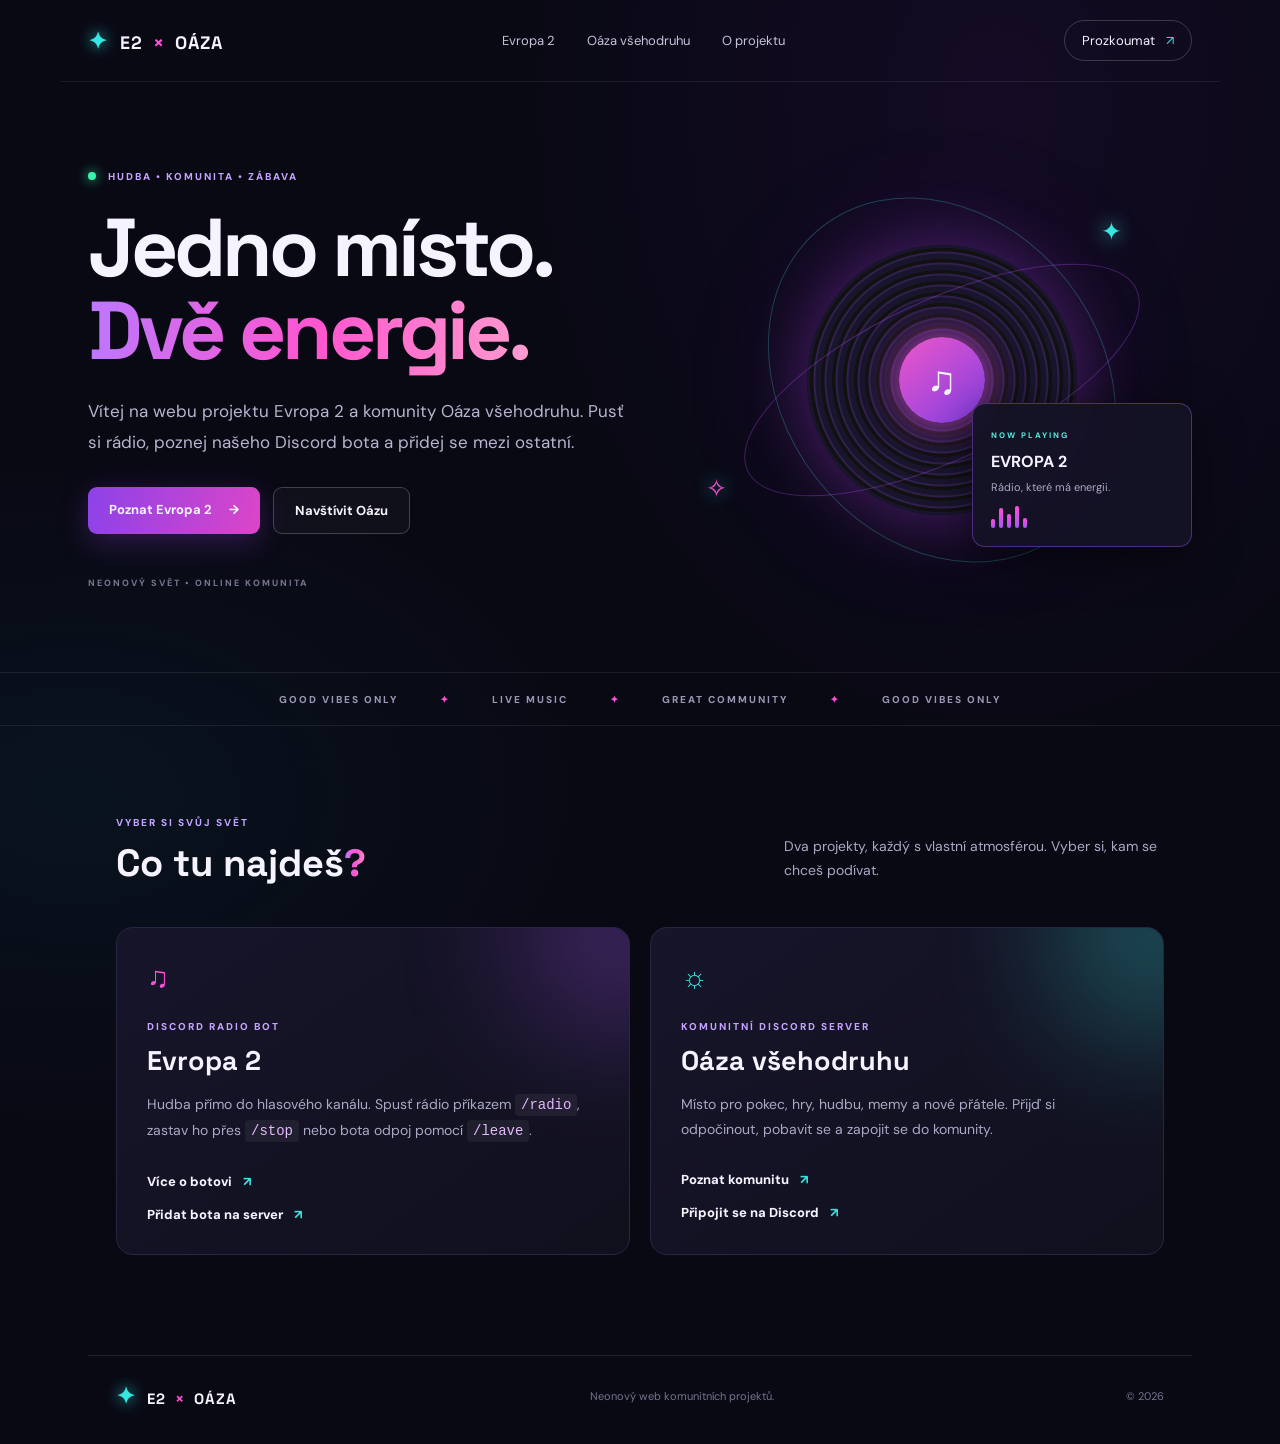
==== index.html @ 21a73f98 "Add files via upload" ====
<!doctype html>
<html lang="cs">
<head>
  <meta charset="utf-8"><meta name="viewport" content="width=device-width,initial-scale=1">
  <meta name="theme-color" content="#090914">
  <meta name="description" content="Evropa 2 Discord bot a komunitní server Oáza všehodruhu. Hudba, komunita a zábava na jednom místě.">
  <title>Evropa 2 × Oáza všehodruhu</title><link rel="stylesheet" href="style.css">
</head>
<body>
<header class="topbar"><a class="brand" href="index.html"><span class="brand-mark">✦</span> E2 <i>×</i> OÁZA</a>
<nav><a href="evropa2.html">Evropa 2</a><a href="oaza.html">Oáza všehodruhu</a><a href="#about">O projektu</a></nav>
<a class="nav-cta" href="evropa2.html">Prozkoumat <span>↗</span></a></header>
<main>
<section class="hero">
  <div class="hero-copy"><div class="eyebrow"><span class="pulse"></span> HUDBA • KOMUNITA • ZÁBAVA</div>
    <h1>Jedno místo.<br><span class="gradient">Dvě energie.</span></h1>
    <p class="lead">Vítej na webu projektu Evropa 2 a komunity Oáza všehodruhu. Pusť si rádio, poznej našeho Discord bota a přidej se mezi ostatní.</p>
    <div class="actions"><a class="btn primary" href="evropa2.html">Poznat Evropa 2 <span>→</span></a><a class="btn secondary" href="oaza.html">Navštívit Oázu</a></div>
    <div class="micro">NEONOVÝ SVĚT • ONLINE KOMUNITA</div>
  </div>
  <div class="hero-art"><div class="orbit orbit-a"></div><div class="orbit orbit-b"></div><div class="disc"><div class="disc-inner"><span>♫</span></div></div><div class="float-card"><span class="tiny-label">NOW PLAYING</span><strong>EVROPA 2</strong><small>Rádio, které má energii.</small><span class="equalizer"><b></b><b></b><b></b><b></b><b></b></span></div><div class="spark s1">✦</div><div class="spark s2">✧</div></div>
</section>
<section class="ticker"><span>GOOD VIBES ONLY</span><b>✦</b><span>LIVE MUSIC</span><b>✦</b><span>GREAT COMMUNITY</span><b>✦</b><span>GOOD VIBES ONLY</span></section>
<section class="intro" id="about"><div><div class="eyebrow">VYBER SI SVŮJ SVĚT</div><h2>Co tu najdeš<span class="gradient">?</span></h2></div><p class="muted">Dva projekty, každý s vlastní atmosférou. Vyber si, kam se chceš podívat.</p></section>
<section class="cards">
  <article class="feature-card purple"><div class="card-icon">♫</div><div class="card-tag">DISCORD RADIO BOT</div><h3>Evropa 2</h3><p>Hudba přímo do hlasového kanálu. Spusť rádio příkazem <code>/radio</code>, zastav ho přes <code>/stop</code> nebo bota odpoj pomocí <code>/leave</code>.</p><a class="text-link" href="evropa2.html">Více o botovi <span>↗</span></a><br><a class="text-link" href="https://discord.com/oauth2/authorize?client_id=976862282510385172&permissions=281752005352960&integration_type=0&scope=bot" target="_blank" rel="noopener noreferrer">Přidat bota na server <span>↗</span></a></article>
  <article class="feature-card cyan"><div class="card-icon">☼</div><div class="card-tag">KOMUNITNÍ DISCORD SERVER</div><h3>Oáza všehodruhu</h3><p>Místo pro pokec, hry, hudbu, memy a nové přátele. Přijď si odpočinout, pobavit se a zapojit se do komunity.</p><a class="text-link" href="oaza.html">Poznat komunitu <span>↗</span></a><br><a class="text-link" href="https://discord.gg/Ke7m2S7GGC" target="_blank" rel="noopener noreferrer">Připojit se na Discord <span>↗</span></a></article>
</section>
<footer><a class="brand" href="index.html"><span class="brand-mark">✦</span> E2 <i>×</i> OÁZA</a><span>Neonový web komunitních projektů.</span><span>© <span id="year"></span></span></footer>
</main><script src="script.js"></script></body></html>
---- style.css ----
@import url('https://fonts.googleapis.com/css2?family=DM+Sans:wght@400;500;600;700;800&family=Space+Grotesk:wght@400;500;600;700&display=swap');
:root{--bg:#090914;--panel:#111122;--line:#282743;--text:#f5f3ff;--muted:#aaa8c4;--purple:#a855f7;--pink:#ff4fd8;--cyan:#36e6e0}
*{box-sizing:border-box}html{scroll-behavior:smooth}body{margin:0;background:radial-gradient(ellipse at 78% 7%,#28104455,transparent 34%),radial-gradient(ellipse at 6% 55%,#073f4a30,transparent 30%),var(--bg);color:var(--text);font-family:'DM Sans',sans-serif}a{color:inherit;text-decoration:none}.topbar{height:82px;max-width:1160px;margin:auto;padding:0 28px;display:flex;align-items:center;justify-content:space-between;border-bottom:1px solid #ffffff12}.brand{font-family:'Space Grotesk';font-weight:800;letter-spacing:1px;font-size:18px}.brand i{font-style:normal;color:var(--pink);padding:0 4px}.brand-mark{color:var(--cyan);text-shadow:0 0 15px var(--cyan);font-size:23px;margin-right:6px}.topbar nav{display:flex;gap:32px;color:#c6c2dc;font-size:13px}.topbar nav a:hover,.topbar nav .active{color:white}.nav-cta{font-size:13px;border:1px solid #ffffff30;padding:11px 17px;border-radius:30px}.nav-cta span,.text-link span{color:var(--cyan);padding-left:8px}.hero{max-width:1160px;margin:auto;min-height:590px;padding:80px 28px 75px;display:grid;grid-template-columns:1.05fr .95fr;align-items:center;gap:50px}.eyebrow,.card-tag,.micro,.tiny-label{font-size:10px;font-weight:800;letter-spacing:2px;color:#c5a3ff}.pulse{display:inline-block;width:8px;height:8px;border-radius:50%;background:#39f5ae;box-shadow:0 0 12px #39f5ae;margin-right:8px}.hero h1,.subhero h1{font:700 clamp(48px,7vw,82px)/1.02 'Space Grotesk';letter-spacing:-4px;margin:23px 0}.gradient{background:linear-gradient(95deg,#bb78ff 0%,#ff55cf 52%,#ff9cce 100%);color:transparent;background-clip:text}.gradient.aqua{background-image:linear-gradient(95deg,#44e9e2,#a2ffca)}.lead{font-size:17px;line-height:1.8;color:#b9b5d0;max-width:540px}.actions{display:flex;gap:13px;flex-wrap:wrap;margin-top:30px}.btn{padding:14px 21px;border-radius:9px;font-weight:700;font-size:13px;transition:.2s}.btn:hover{transform:translateY(-3px)}.primary{background:linear-gradient(100deg,#8d42e9,#db45c8);box-shadow:0 8px 30px #a33fe844}.primary span{padding-left:14px}.secondary{border:1px solid #ffffff35;background:#ffffff08}.micro{margin-top:43px;color:#77748f;font-size:9px}.hero-art{height:390px;position:relative;display:grid;place-items:center}.disc{width:270px;height:270px;border-radius:50%;background:repeating-radial-gradient(circle,#19152d 0 5px,#30204d 6px 7px,#111 8px 11px);box-shadow:0 0 65px #b342ed55,0 0 130px #7022aa33;display:grid;place-items:center;animation:spin 25s linear infinite}.disc-inner{width:86px;height:86px;border-radius:50%;background:linear-gradient(140deg,#ed56c9,#813fe5);display:grid;place-items:center;box-shadow:0 0 35px #d74edc}.disc-inner span{font-size:40px}.orbit{position:absolute;border:1px solid #b34bff55;border-radius:50%;transform:rotate(-25deg)}.orbit-a{width:430px;height:160px}.orbit-b{width:390px;height:320px;border-color:#3ce5df40;transform:rotate(52deg)}.float-card{position:absolute;right:0;bottom:28px;width:220px;padding:18px;background:#151326eF;border:1px solid #a65bff66;border-radius:13px;box-shadow:0 10px 45px #0008;backdrop-filter:blur(12px)}.float-card strong,.float-card small{display:block;margin-top:8px}.float-card small{font-size:11px;color:var(--muted)}.tiny-label{font-size:8px;color:#55e9d8}.equalizer{height:22px;display:flex;gap:4px;align-items:end;margin-top:12px}.equalizer b{width:4px;background:linear-gradient(var(--pink),var(--purple));border-radius:4px;animation:eq .8s ease-in-out infinite alternate}.equalizer b:nth-child(1){height:40%}.equalizer b:nth-child(2){height:90%;animation-delay:.2s}.equalizer b:nth-child(3){height:60%;animation-delay:.4s}.equalizer b:nth-child(4){height:100%;animation-delay:.1s}.equalizer b:nth-child(5){height:45%;animation-delay:.3s}.spark{position:absolute;color:var(--cyan);text-shadow:0 0 18px var(--cyan);font-size:25px}.s1{top:30px;right:70px}.s2{bottom:70px;left:15px;color:var(--pink)}@keyframes spin{to{transform:rotate(360deg)}}@keyframes eq{to{height:20%}}.ticker{height:54px;border-block:1px solid #ffffff15;display:flex;justify-content:center;align-items:center;gap:42px;color:#9a96b4;font-size:10px;font-weight:800;letter-spacing:2px}.ticker b{color:var(--pink)}.intro{max-width:1104px;margin:90px auto 25px;padding:0 28px;display:flex;justify-content:space-between;align-items:end;gap:30px}.intro h2,.callout h2{font:700 38px 'Space Grotesk';margin:10px 0}.muted{color:var(--muted);line-height:1.7}.intro .muted{max-width:380px;font-size:14px}.cards,.command-grid{max-width:1104px;margin:30px auto 100px;padding:0 28px;display:grid;grid-template-columns:1fr 1fr;gap:20px}.feature-card,.command,.now-card,.oasis-panel,.callout{border:1px solid var(--line);background:linear-gradient(145deg,#17152a,#10101d);border-radius:17px;padding:30px;position:relative;overflow:hidden}.feature-card:after{content:"";position:absolute;width:200px;height:200px;right:-90px;top:-90px;border-radius:50%;filter:blur(65px);opacity:.3}.purple:after{background:var(--purple)}.cyan:after{background:var(--cyan)}.card-icon{font-size:29px;color:var(--pink);margin-bottom:24px}.cyan .card-icon{color:var(--cyan)}.feature-card h3{font:700 27px 'Space Grotesk';margin:10px 0}.feature-card p,.command p{font-size:14px;line-height:1.8;color:var(--muted);max-width:440px}.feature-card code{color:#e5baff;background:#ffffff0e;padding:3px 6px;border-radius:4px}.text-link{display:inline-block;margin-top:15px;font-size:13px;font-weight:800}.subpage{max-width:1160px;margin:auto;padding:0 28px}.subhero{padding:90px 0 75px;max-width:760px}.subhero h1{font-size:clamp(50px,7vw,78px)}.now-card{display:flex;justify-content:space-between;align-items:center;min-height:220px;background:linear-gradient(110deg,#23143b,#12182b);border-color:#69458b}.now-card h2{font:700 30px 'Space Grotesk';margin:16px 0 0}.live{font-size:11px;color:#a7f4cf;margin-top:24px}.big-note{font-size:120px;color:#d86bff;text-shadow:0 0 45px #c24aff;transform:rotate(-12deg);padding:0 35px}.command-grid{padding:0;margin:30px 0 90px;grid-template-columns:repeat(3,1fr)}.command code{font-size:22px;color:#f4b0ff;font-weight:800}.command h3{font:700 19px 'Space Grotesk';margin:17px 0 8px}.command p{font-size:13px}.callout{margin:0 0 90px;display:flex;align-items:center;justify-content:space-between;background:linear-gradient(100deg,#1c1530,#10252d);border-color:#51436d}.callout h2{max-width:600px}.callout p{font-size:13px}.callout-icon{font-size:75px;color:var(--cyan);text-shadow:0 0 30px var(--cyan);padding:0 35px}.oasis .eyebrow{color:#76eee3}.oasis-panel{display:flex;align-items:center;gap:30px;min-height:210px;background:linear-gradient(110deg,#0e3438,#17172b);border-color:#286c6a}.oasis-symbol{font-size:75px;color:var(--cyan);text-shadow:0 0 35px #36e6e0}.oasis-panel h2{font:700 30px 'Space Grotesk';margin:10px 0}.stars{margin-left:auto;color:#6bf5e9;font-size:24px;letter-spacing:8px}.aqua-btn{background:linear-gradient(100deg,#149b9b,#5bcf9c);box-shadow:0 8px 30px #25d9bf33}.oasis .command .card-icon{color:var(--cyan)}footer{max-width:1104px;margin:auto;padding:25px 28px 35px;border-top:1px solid #ffffff17;display:flex;align-items:center;justify-content:space-between;color:#77748f;font-size:11px}footer .brand{color:var(--text);font-size:15px}footer>a:last-child{color:#c3b4e9}
@media(max-width:760px){.topbar{height:auto;min-height:72px;flex-wrap:wrap;gap:14px;padding:18px 20px}.topbar nav{order:3;width:100%;gap:18px;overflow:auto;font-size:12px}.nav-cta{font-size:11px}.hero{grid-template-columns:1fr;padding:65px 22px 45px;gap:5px}.hero h1,.subhero h1{letter-spacing:-2px}.hero-art{height:310px}.disc{width:205px;height:205px}.orbit-a{width:320px;height:125px}.orbit-b{width:300px;height:250px}.float-card{right:0;bottom:0}.ticker{gap:15px;font-size:8px;letter-spacing:1px;overflow:hidden;white-space:nowrap}.intro{margin:65px auto 20px;display:block;padding:0 22px}.intro h2{font-size:32px}.cards,.command-grid{grid-template-columns:1fr;padding:0 22px;margin-bottom:65px}.subpage{padding:0 22px}.subhero{padding:65px 0 55px}.now-card{min-height:190px;padding:22px}.big-note{font-size:70px;padding:0}.callout{padding:22px}.callout h2{font-size:28px}.callout-icon{font-size:48px;padding:0 5px}.oasis-panel{gap:15px;padding:22px}.oasis-symbol{font-size:50px}.oasis-panel h2{font-size:23px}.stars{display:none}footer{padding:24px 22px;gap:14px;flex-wrap:wrap}footer span:nth-child(2){order:3;width:100%}}
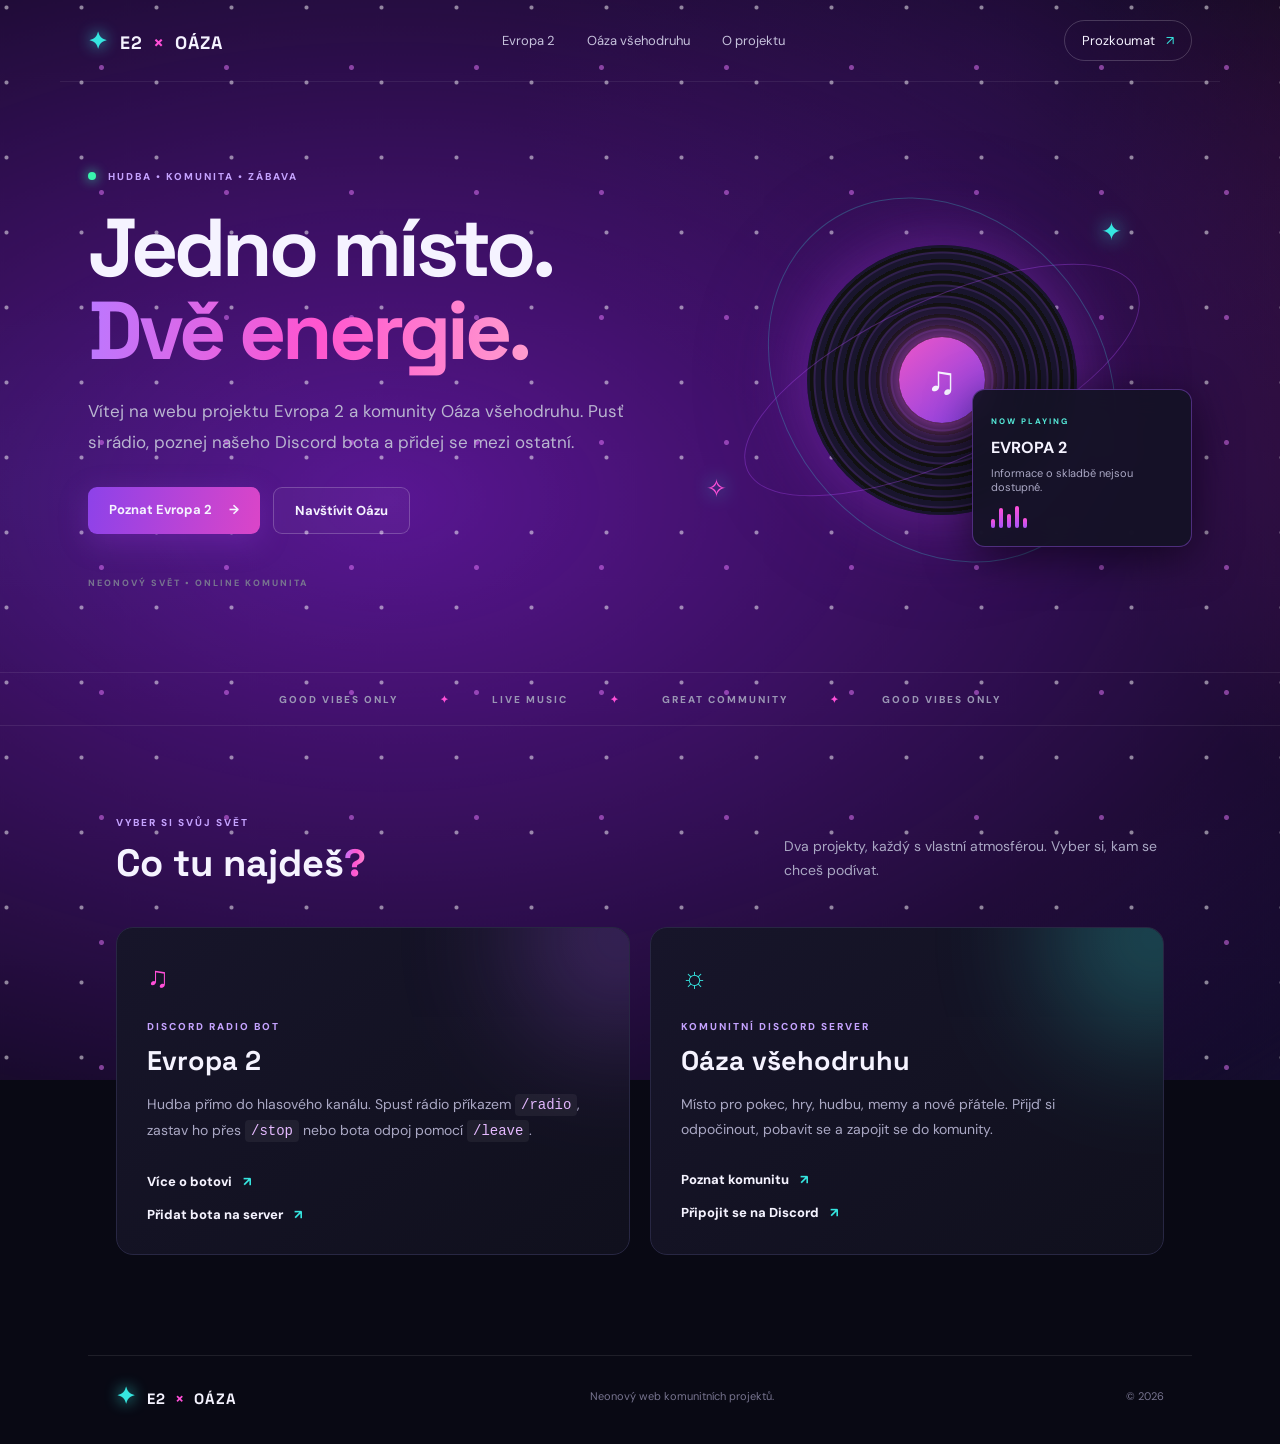
==== commit bf813700: "Update index.html" ====
--- a/index.html
+++ b/index.html
@@ -1,30 +1,142 @@
+
 <!doctype html>
 <html lang="cs">
 <head>
-  <meta charset="utf-8"><meta name="viewport" content="width=device-width,initial-scale=1">
+  <meta charset="utf-8">
+  <meta name="viewport" content="width=device-width,initial-scale=1">
   <meta name="theme-color" content="#090914">
   <meta name="description" content="Evropa 2 Discord bot a komunitní server Oáza všehodruhu. Hudba, komunita a zábava na jednom místě.">
-  <title>Evropa 2 × Oáza všehodruhu</title><link rel="stylesheet" href="style.css">
+
+  <link rel="icon" href="favicon.ico" type="image/x-icon">
+
+  <title>Evropa 2 × Oáza všehodruhu</title>
+  <link rel="stylesheet" href="style.css">
 </head>
 <body>
-<header class="topbar"><a class="brand" href="index.html"><span class="brand-mark">✦</span> E2 <i>×</i> OÁZA</a>
-<nav><a href="evropa2.html">Evropa 2</a><a href="oaza.html">Oáza všehodruhu</a><a href="#about">O projektu</a></nav>
-<a class="nav-cta" href="evropa2.html">Prozkoumat <span>↗</span></a></header>
+<header class="topbar">
+  <a class="brand" href="index.html"><span class="brand-mark">✦</span> E2 <i>×</i> OÁZA</a>
+  <nav>
+    <a href="evropa2.html">Evropa 2</a>
+    <a href="oaza.html">Oáza všehodruhu</a>
+    <a href="#about">O projektu</a>
+  </nav>
+  <a class="nav-cta" href="evropa2.html">Prozkoumat <span>↗</span></a>
+</header>
+
 <main>
 <section class="hero">
-  <div class="hero-copy"><div class="eyebrow"><span class="pulse"></span> HUDBA • KOMUNITA • ZÁBAVA</div>
+  <div class="hero-copy">
+    <div class="eyebrow"><span class="pulse"></span> HUDBA • KOMUNITA • ZÁBAVA</div>
     <h1>Jedno místo.<br><span class="gradient">Dvě energie.</span></h1>
     <p class="lead">Vítej na webu projektu Evropa 2 a komunity Oáza všehodruhu. Pusť si rádio, poznej našeho Discord bota a přidej se mezi ostatní.</p>
-    <div class="actions"><a class="btn primary" href="evropa2.html">Poznat Evropa 2 <span>→</span></a><a class="btn secondary" href="oaza.html">Navštívit Oázu</a></div>
+    <div class="actions">
+      <a class="btn primary" href="evropa2.html">Poznat Evropa 2 <span>→</span></a>
+      <a class="btn secondary" href="oaza.html">Navštívit Oázu</a>
+    </div>
     <div class="micro">NEONOVÝ SVĚT • ONLINE KOMUNITA</div>
   </div>
-  <div class="hero-art"><div class="orbit orbit-a"></div><div class="orbit orbit-b"></div><div class="disc"><div class="disc-inner"><span>♫</span></div></div><div class="float-card"><span class="tiny-label">NOW PLAYING</span><strong>EVROPA 2</strong><small>Rádio, které má energii.</small><span class="equalizer"><b></b><b></b><b></b><b></b><b></b></span></div><div class="spark s1">✦</div><div class="spark s2">✧</div></div>
+
+  <div class="hero-art">
+    <div class="orbit orbit-a"></div>
+    <div class="orbit orbit-b"></div>
+    <div class="disc">
+      <div class="disc-inner"><span>♫</span></div>
+    </div>
+
+    <div class="float-card">
+      <span class="tiny-label">NOW PLAYING</span>
+      <strong id="current-track">EVROPA 2</strong>
+      <small id="track-status">Načítám právě hranou skladbu...</small>
+      <span class="equalizer">
+        <b></b><b></b><b></b><b></b><b></b>
+      </span>
+    </div>
+
+    <div class="spark s1">✦</div>
+    <div class="spark s2">✧</div>
+  </div>
 </section>
-<section class="ticker"><span>GOOD VIBES ONLY</span><b>✦</b><span>LIVE MUSIC</span><b>✦</b><span>GREAT COMMUNITY</span><b>✦</b><span>GOOD VIBES ONLY</span></section>
-<section class="intro" id="about"><div><div class="eyebrow">VYBER SI SVŮJ SVĚT</div><h2>Co tu najdeš<span class="gradient">?</span></h2></div><p class="muted">Dva projekty, každý s vlastní atmosférou. Vyber si, kam se chceš podívat.</p></section>
+
+<section class="ticker">
+  <span>GOOD VIBES ONLY</span><b>✦</b>
+  <span>LIVE MUSIC</span><b>✦</b>
+  <span>GREAT COMMUNITY</span><b>✦</b>
+  <span>GOOD VIBES ONLY</span>
+</section>
+
+<section class="intro" id="about">
+  <div>
+    <div class="eyebrow">VYBER SI SVŮJ SVĚT</div>
+    <h2>Co tu najdeš<span class="gradient">?</span></h2>
+  </div>
+  <p class="muted">Dva projekty, každý s vlastní atmosférou. Vyber si, kam se chceš podívat.</p>
+</section>
+
 <section class="cards">
-  <article class="feature-card purple"><div class="card-icon">♫</div><div class="card-tag">DISCORD RADIO BOT</div><h3>Evropa 2</h3><p>Hudba přímo do hlasového kanálu. Spusť rádio příkazem <code>/radio</code>, zastav ho přes <code>/stop</code> nebo bota odpoj pomocí <code>/leave</code>.</p><a class="text-link" href="evropa2.html">Více o botovi <span>↗</span></a><br><a class="text-link" href="https://discord.com/oauth2/authorize?client_id=976862282510385172&permissions=281752005352960&integration_type=0&scope=bot" target="_blank" rel="noopener noreferrer">Přidat bota na server <span>↗</span></a></article>
-  <article class="feature-card cyan"><div class="card-icon">☼</div><div class="card-tag">KOMUNITNÍ DISCORD SERVER</div><h3>Oáza všehodruhu</h3><p>Místo pro pokec, hry, hudbu, memy a nové přátele. Přijď si odpočinout, pobavit se a zapojit se do komunity.</p><a class="text-link" href="oaza.html">Poznat komunitu <span>↗</span></a><br><a class="text-link" href="https://discord.gg/Ke7m2S7GGC" target="_blank" rel="noopener noreferrer">Připojit se na Discord <span>↗</span></a></article>
+  <article class="feature-card purple">
+    <div class="card-icon">♫</div>
+    <div class="card-tag">DISCORD RADIO BOT</div>
+    <h3>Evropa 2</h3>
+    <p>Hudba přímo do hlasového kanálu. Spusť rádio příkazem <code>/radio</code>, zastav ho přes <code>/stop</code> nebo bota odpoj pomocí <code>/leave</code>.</p>
+    <a class="text-link" href="evropa2.html">Více o botovi <span>↗</span></a><br>
+    <a class="text-link" href="https://discord.com/oauth2/authorize?client_id=976862282510385172&permissions=281752005352960&integration_type=0&scope=bot" target="_blank" rel="noopener noreferrer">Přidat bota na server <span>↗</span></a>
+  </article>
+
+  <article class="feature-card cyan">
+    <div class="card-icon">☼</div>
+    <div class="card-tag">KOMUNITNÍ DISCORD SERVER</div>
+    <h3>Oáza všehodruhu</h3>
+    <p>Místo pro pokec, hry, hudbu, memy a nové přátele. Přijď si odpočinout, pobavit se a zapojit se do komunity.</p>
+    <a class="text-link" href="oaza.html">Poznat komunitu <span>↗</span></a><br>
+    <a class="text-link" href="https://discord.gg/Ke7m2S7GGC" target="_blank" rel="noopener noreferrer">Připojit se na Discord <span>↗</span></a>
+  </article>
 </section>
-<footer><a class="brand" href="index.html"><span class="brand-mark">✦</span> E2 <i>×</i> OÁZA</a><span>Neonový web komunitních projektů.</span><span>© <span id="year"></span></span></footer>
-</main><script src="script.js"></script></body></html>+
+<footer>
+  <a class="brand" href="index.html"><span class="brand-mark">✦</span> E2 <i>×</i> OÁZA</a>
+  <span>Neonový web komunitních projektů.</span>
+  <span>© <span id="year"></span></span>
+</footer>
+</main>
+
+<script>
+(() => {
+  const API_URL = "https://j2z3k0qhnw.apps.bot-hosting.cloud/api/now-playing";
+  const trackElement = document.getElementById("current-track");
+  const statusElement = document.getElementById("track-status");
+
+  async function updateNowPlaying() {
+    if (!trackElement || !statusElement) return;
+
+    try {
+      const response = await fetch(API_URL + "?t=" + Date.now(), {
+        cache: "no-store"
+      });
+
+      if (!response.ok) {
+        throw new Error("API vrátilo HTTP " + response.status);
+      }
+
+      const data = await response.json();
+
+      if (typeof data.track !== "string" || !data.track.trim()) {
+        throw new Error("API nevrátilo název skladby.");
+      }
+
+      trackElement.textContent = data.track.trim();
+      statusElement.textContent = "Právě hraje na Evropě 2";
+
+    } catch (error) {
+      console.error("Nepodařilo se načíst právě hranou skladbu:", error);
+      statusElement.textContent = "Informace o skladbě nejsou dostupné.";
+    }
+  }
+
+  updateNowPlaying();
+  window.setInterval(updateNowPlaying, 60000);
+})();
+</script>
+
+<script src="script.js"></script>
+</body>
+</html>
--- a/style.css
+++ b/style.css
@@ -1,4 +1,1027 @@
+
 @import url('https://fonts.googleapis.com/css2?family=DM+Sans:wght@400;500;600;700;800&family=Space+Grotesk:wght@400;500;600;700&display=swap');
-:root{--bg:#090914;--panel:#111122;--line:#282743;--text:#f5f3ff;--muted:#aaa8c4;--purple:#a855f7;--pink:#ff4fd8;--cyan:#36e6e0}
-*{box-sizing:border-box}html{scroll-behavior:smooth}body{margin:0;background:radial-gradient(ellipse at 78% 7%,#28104455,transparent 34%),radial-gradient(ellipse at 6% 55%,#073f4a30,transparent 30%),var(--bg);color:var(--text);font-family:'DM Sans',sans-serif}a{color:inherit;text-decoration:none}.topbar{height:82px;max-width:1160px;margin:auto;padding:0 28px;display:flex;align-items:center;justify-content:space-between;border-bottom:1px solid #ffffff12}.brand{font-family:'Space Grotesk';font-weight:800;letter-spacing:1px;font-size:18px}.brand i{font-style:normal;color:var(--pink);padding:0 4px}.brand-mark{color:var(--cyan);text-shadow:0 0 15px var(--cyan);font-size:23px;margin-right:6px}.topbar nav{display:flex;gap:32px;color:#c6c2dc;font-size:13px}.topbar nav a:hover,.topbar nav .active{color:white}.nav-cta{font-size:13px;border:1px solid #ffffff30;padding:11px 17px;border-radius:30px}.nav-cta span,.text-link span{color:var(--cyan);padding-left:8px}.hero{max-width:1160px;margin:auto;min-height:590px;padding:80px 28px 75px;display:grid;grid-template-columns:1.05fr .95fr;align-items:center;gap:50px}.eyebrow,.card-tag,.micro,.tiny-label{font-size:10px;font-weight:800;letter-spacing:2px;color:#c5a3ff}.pulse{display:inline-block;width:8px;height:8px;border-radius:50%;background:#39f5ae;box-shadow:0 0 12px #39f5ae;margin-right:8px}.hero h1,.subhero h1{font:700 clamp(48px,7vw,82px)/1.02 'Space Grotesk';letter-spacing:-4px;margin:23px 0}.gradient{background:linear-gradient(95deg,#bb78ff 0%,#ff55cf 52%,#ff9cce 100%);color:transparent;background-clip:text}.gradient.aqua{background-image:linear-gradient(95deg,#44e9e2,#a2ffca)}.lead{font-size:17px;line-height:1.8;color:#b9b5d0;max-width:540px}.actions{display:flex;gap:13px;flex-wrap:wrap;margin-top:30px}.btn{padding:14px 21px;border-radius:9px;font-weight:700;font-size:13px;transition:.2s}.btn:hover{transform:translateY(-3px)}.primary{background:linear-gradient(100deg,#8d42e9,#db45c8);box-shadow:0 8px 30px #a33fe844}.primary span{padding-left:14px}.secondary{border:1px solid #ffffff35;background:#ffffff08}.micro{margin-top:43px;color:#77748f;font-size:9px}.hero-art{height:390px;position:relative;display:grid;place-items:center}.disc{width:270px;height:270px;border-radius:50%;background:repeating-radial-gradient(circle,#19152d 0 5px,#30204d 6px 7px,#111 8px 11px);box-shadow:0 0 65px #b342ed55,0 0 130px #7022aa33;display:grid;place-items:center;animation:spin 25s linear infinite}.disc-inner{width:86px;height:86px;border-radius:50%;background:linear-gradient(140deg,#ed56c9,#813fe5);display:grid;place-items:center;box-shadow:0 0 35px #d74edc}.disc-inner span{font-size:40px}.orbit{position:absolute;border:1px solid #b34bff55;border-radius:50%;transform:rotate(-25deg)}.orbit-a{width:430px;height:160px}.orbit-b{width:390px;height:320px;border-color:#3ce5df40;transform:rotate(52deg)}.float-card{position:absolute;right:0;bottom:28px;width:220px;padding:18px;background:#151326eF;border:1px solid #a65bff66;border-radius:13px;box-shadow:0 10px 45px #0008;backdrop-filter:blur(12px)}.float-card strong,.float-card small{display:block;margin-top:8px}.float-card small{font-size:11px;color:var(--muted)}.tiny-label{font-size:8px;color:#55e9d8}.equalizer{height:22px;display:flex;gap:4px;align-items:end;margin-top:12px}.equalizer b{width:4px;background:linear-gradient(var(--pink),var(--purple));border-radius:4px;animation:eq .8s ease-in-out infinite alternate}.equalizer b:nth-child(1){height:40%}.equalizer b:nth-child(2){height:90%;animation-delay:.2s}.equalizer b:nth-child(3){height:60%;animation-delay:.4s}.equalizer b:nth-child(4){height:100%;animation-delay:.1s}.equalizer b:nth-child(5){height:45%;animation-delay:.3s}.spark{position:absolute;color:var(--cyan);text-shadow:0 0 18px var(--cyan);font-size:25px}.s1{top:30px;right:70px}.s2{bottom:70px;left:15px;color:var(--pink)}@keyframes spin{to{transform:rotate(360deg)}}@keyframes eq{to{height:20%}}.ticker{height:54px;border-block:1px solid #ffffff15;display:flex;justify-content:center;align-items:center;gap:42px;color:#9a96b4;font-size:10px;font-weight:800;letter-spacing:2px}.ticker b{color:var(--pink)}.intro{max-width:1104px;margin:90px auto 25px;padding:0 28px;display:flex;justify-content:space-between;align-items:end;gap:30px}.intro h2,.callout h2{font:700 38px 'Space Grotesk';margin:10px 0}.muted{color:var(--muted);line-height:1.7}.intro .muted{max-width:380px;font-size:14px}.cards,.command-grid{max-width:1104px;margin:30px auto 100px;padding:0 28px;display:grid;grid-template-columns:1fr 1fr;gap:20px}.feature-card,.command,.now-card,.oasis-panel,.callout{border:1px solid var(--line);background:linear-gradient(145deg,#17152a,#10101d);border-radius:17px;padding:30px;position:relative;overflow:hidden}.feature-card:after{content:"";position:absolute;width:200px;height:200px;right:-90px;top:-90px;border-radius:50%;filter:blur(65px);opacity:.3}.purple:after{background:var(--purple)}.cyan:after{background:var(--cyan)}.card-icon{font-size:29px;color:var(--pink);margin-bottom:24px}.cyan .card-icon{color:var(--cyan)}.feature-card h3{font:700 27px 'Space Grotesk';margin:10px 0}.feature-card p,.command p{font-size:14px;line-height:1.8;color:var(--muted);max-width:440px}.feature-card code{color:#e5baff;background:#ffffff0e;padding:3px 6px;border-radius:4px}.text-link{display:inline-block;margin-top:15px;font-size:13px;font-weight:800}.subpage{max-width:1160px;margin:auto;padding:0 28px}.subhero{padding:90px 0 75px;max-width:760px}.subhero h1{font-size:clamp(50px,7vw,78px)}.now-card{display:flex;justify-content:space-between;align-items:center;min-height:220px;background:linear-gradient(110deg,#23143b,#12182b);border-color:#69458b}.now-card h2{font:700 30px 'Space Grotesk';margin:16px 0 0}.live{font-size:11px;color:#a7f4cf;margin-top:24px}.big-note{font-size:120px;color:#d86bff;text-shadow:0 0 45px #c24aff;transform:rotate(-12deg);padding:0 35px}.command-grid{padding:0;margin:30px 0 90px;grid-template-columns:repeat(3,1fr)}.command code{font-size:22px;color:#f4b0ff;font-weight:800}.command h3{font:700 19px 'Space Grotesk';margin:17px 0 8px}.command p{font-size:13px}.callout{margin:0 0 90px;display:flex;align-items:center;justify-content:space-between;background:linear-gradient(100deg,#1c1530,#10252d);border-color:#51436d}.callout h2{max-width:600px}.callout p{font-size:13px}.callout-icon{font-size:75px;color:var(--cyan);text-shadow:0 0 30px var(--cyan);padding:0 35px}.oasis .eyebrow{color:#76eee3}.oasis-panel{display:flex;align-items:center;gap:30px;min-height:210px;background:linear-gradient(110deg,#0e3438,#17172b);border-color:#286c6a}.oasis-symbol{font-size:75px;color:var(--cyan);text-shadow:0 0 35px #36e6e0}.oasis-panel h2{font:700 30px 'Space Grotesk';margin:10px 0}.stars{margin-left:auto;color:#6bf5e9;font-size:24px;letter-spacing:8px}.aqua-btn{background:linear-gradient(100deg,#149b9b,#5bcf9c);box-shadow:0 8px 30px #25d9bf33}.oasis .command .card-icon{color:var(--cyan)}footer{max-width:1104px;margin:auto;padding:25px 28px 35px;border-top:1px solid #ffffff17;display:flex;align-items:center;justify-content:space-between;color:#77748f;font-size:11px}footer .brand{color:var(--text);font-size:15px}footer>a:last-child{color:#c3b4e9}
-@media(max-width:760px){.topbar{height:auto;min-height:72px;flex-wrap:wrap;gap:14px;padding:18px 20px}.topbar nav{order:3;width:100%;gap:18px;overflow:auto;font-size:12px}.nav-cta{font-size:11px}.hero{grid-template-columns:1fr;padding:65px 22px 45px;gap:5px}.hero h1,.subhero h1{letter-spacing:-2px}.hero-art{height:310px}.disc{width:205px;height:205px}.orbit-a{width:320px;height:125px}.orbit-b{width:300px;height:250px}.float-card{right:0;bottom:0}.ticker{gap:15px;font-size:8px;letter-spacing:1px;overflow:hidden;white-space:nowrap}.intro{margin:65px auto 20px;display:block;padding:0 22px}.intro h2{font-size:32px}.cards,.command-grid{grid-template-columns:1fr;padding:0 22px;margin-bottom:65px}.subpage{padding:0 22px}.subhero{padding:65px 0 55px}.now-card{min-height:190px;padding:22px}.big-note{font-size:70px;padding:0}.callout{padding:22px}.callout h2{font-size:28px}.callout-icon{font-size:48px;padding:0 5px}.oasis-panel{gap:15px;padding:22px}.oasis-symbol{font-size:50px}.oasis-panel h2{font-size:23px}.stars{display:none}footer{padding:24px 22px;gap:14px;flex-wrap:wrap}footer span:nth-child(2){order:3;width:100%}}
+
+:root {
+  --bg: #090914;
+  --panel: #111122;
+  --line: #282743;
+  --text: #f5f3ff;
+  --muted: #aaa8c4;
+  --purple: #a855f7;
+  --pink: #ff4fd8;
+  --cyan: #36e6e0;
+}
+
+* { box-sizing: border-box; }
+html { scroll-behavior: smooth; }
+
+body {
+  margin: 0;
+  background:
+    radial-gradient(ellipse at 78% 7%, #28104455, transparent 34%),
+    radial-gradient(ellipse at 6% 55%, #073f4a30, transparent 30%);
+  color: var(--text);
+  font-family: 'DM Sans', sans-serif;
+  position: relative;
+  isolation: isolate;
+  background-color: var(--bg);
+  background-attachment: fixed;
+}
+
+body::before,
+body::after {
+  content: "";
+  position: fixed;
+  inset: -20%;
+  z-index: -1;
+  pointer-events: none;
+  will-change: transform, opacity, background-position;
+}
+
+/* HLAVNÍ STRÁNKA */
+
+body:not(:has(.subpage))::before {
+  opacity: .75;
+  background:
+    radial-gradient(circle at 18% 28%, #a855f744 0, transparent 16%),
+    radial-gradient(circle at 78% 22%, #ff4fd833 0, transparent 18%),
+    radial-gradient(circle at 55% 78%, #7c3aed30 0, transparent 20%),
+    radial-gradient(circle at 88% 82%, #36e6e022 0, transparent 15%);
+  background-size: 140% 140%;
+  animation: homeGlow 24s ease-in-out infinite alternate;
+}
+
+body:not(:has(.subpage))::after {
+  opacity: .22;
+  background-image:
+    radial-gradient(circle, #ffffff 1px, transparent 1.8px),
+    radial-gradient(circle, #d58aff 1px, transparent 2px);
+  background-size: 95px 95px, 145px 145px;
+  background-position: 0 0, 45px 60px;
+  animation: particleDrift 38s linear infinite;
+}
+
+/* EVROPA 2 – PŮVODNÍ EFEKTY */
+
+body:has(.subpage):not(:has(.oasis))::before {
+  opacity: .7;
+  background:
+    radial-gradient(ellipse at 18% 25%, #e3264c44 0, transparent 25%),
+    radial-gradient(ellipse at 82% 35%, #2676ff44 0, transparent 27%),
+    radial-gradient(ellipse at 55% 82%, #a52bba2b 0, transparent 25%);
+  background-size: 160% 160%;
+  animation: radioGlow 16s ease-in-out infinite alternate;
+}
+
+body:has(.subpage):not(:has(.oasis))::after {
+  opacity: .2;
+  background:
+    repeating-linear-gradient(
+      115deg,
+      transparent 0 45px,
+      #e3264c18 46px 48px,
+      transparent 49px 95px
+    ),
+    repeating-linear-gradient(
+      25deg,
+      transparent 0 70px,
+      #2676ff18 71px 73px,
+      transparent 74px 140px
+    );
+  animation: soundWaves 22s ease-in-out infinite alternate;
+}
+
+/* OÁZA – PŮVODNÍ ZÁKLAD */
+
+body:has(.oasis)::before {
+  opacity: .72;
+  background:
+    radial-gradient(ellipse at 15% 25%, #36e6e044 0, transparent 23%),
+    radial-gradient(ellipse at 82% 20%, #8b5cf644 0, transparent 24%),
+    radial-gradient(ellipse at 65% 78%, #20c9b833 0, transparent 22%),
+    radial-gradient(ellipse at 10% 85%, #6d5df02b 0, transparent 20%);
+  background-size: 150% 150%;
+  animation: oasisGlow 21s ease-in-out infinite alternate;
+}
+
+body:has(.oasis)::after {
+  opacity: .28;
+  background-image:
+    radial-gradient(circle, #8ffff0 1px, transparent 2px),
+    radial-gradient(circle, #c5a3ff 1px, transparent 2px);
+  background-size: 115px 115px, 175px 175px;
+  background-position: 0 0, 55px 75px;
+  animation: particleDrift 45s linear infinite;
+}
+
+@keyframes homeGlow {
+  0% { transform: translate3d(-2%, -1%, 0) scale(1); }
+  50% { transform: translate3d(2%, 2%, 0) scale(1.06); }
+  100% { transform: translate3d(-1%, 3%, 0) scale(1.02); }
+}
+
+@keyframes radioGlow {
+  0% { transform: translate3d(-2%, 0, 0) scale(1); }
+  50% { transform: translate3d(2%, 2%, 0) scale(1.08); }
+  100% { transform: translate3d(0, -2%, 0) scale(1.02); }
+}
+
+@keyframes oasisGlow {
+  0% { transform: translate3d(1%, -2%, 0) scale(1); }
+  50% { transform: translate3d(-2%, 2%, 0) scale(1.07); }
+  100% { transform: translate3d(2%, 0, 0) scale(1.02); }
+}
+
+@keyframes particleDrift {
+  from { background-position: 0 0, 45px 60px; }
+  to { background-position: 190px 260px, -120px 210px; }
+}
+
+@keyframes soundWaves {
+  from { transform: translate3d(-2%, -1%, 0); }
+  to { transform: translate3d(2%, 2%, 0); }
+}
+
+@media (prefers-reduced-motion: reduce) {
+  body::before,
+  body::after {
+    animation: none !important;
+  }
+}
+
+a {
+  color: inherit;
+  text-decoration: none;
+}
+
+.topbar {
+  height: 82px;
+  max-width: 1160px;
+  margin: auto;
+  padding: 0 28px;
+  display: flex;
+  align-items: center;
+  justify-content: space-between;
+  border-bottom: 1px solid #ffffff12;
+}
+
+.brand {
+  font-family: 'Space Grotesk';
+  font-weight: 800;
+  letter-spacing: 1px;
+  font-size: 18px;
+}
+
+.brand i {
+  font-style: normal;
+  color: var(--pink);
+  padding: 0 4px;
+}
+
+.brand-mark {
+  color: var(--cyan);
+  text-shadow: 0 0 15px var(--cyan);
+  font-size: 23px;
+  margin-right: 6px;
+}
+
+.topbar nav {
+  display: flex;
+  gap: 32px;
+  color: #c6c2dc;
+  font-size: 13px;
+}
+
+.topbar nav a:hover,
+.topbar nav .active {
+  color: white;
+}
+
+.nav-cta {
+  font-size: 13px;
+  border: 1px solid #ffffff30;
+  padding: 11px 17px;
+  border-radius: 30px;
+}
+
+.nav-cta span,
+.text-link span {
+  color: var(--cyan);
+  padding-left: 8px;
+}
+
+.hero {
+  max-width: 1160px;
+  margin: auto;
+  min-height: 590px;
+  padding: 80px 28px 75px;
+  display: grid;
+  grid-template-columns: 1.05fr .95fr;
+  align-items: center;
+  gap: 50px;
+}
+
+.eyebrow,
+.card-tag,
+.micro,
+.tiny-label {
+  font-size: 10px;
+  font-weight: 800;
+  letter-spacing: 2px;
+  color: #c5a3ff;
+}
+
+.pulse {
+  display: inline-block;
+  width: 8px;
+  height: 8px;
+  border-radius: 50%;
+  background: #39f5ae;
+  box-shadow: 0 0 12px #39f5ae;
+  margin-right: 8px;
+}
+
+.hero h1,
+.subhero h1 {
+  font: 700 clamp(48px, 7vw, 82px)/1.02 'Space Grotesk';
+  letter-spacing: -4px;
+  margin: 23px 0;
+}
+
+.gradient {
+  background: linear-gradient(95deg, #bb78ff 0%, #ff55cf 52%, #ff9cce 100%);
+  color: transparent;
+  background-clip: text;
+}
+
+.gradient.aqua {
+  background-image: linear-gradient(95deg, #44e9e2, #a2ffca);
+}
+
+.lead {
+  font-size: 17px;
+  line-height: 1.8;
+  color: #b9b5d0;
+  max-width: 540px;
+}
+
+.actions {
+  display: flex;
+  gap: 13px;
+  flex-wrap: wrap;
+  margin-top: 30px;
+}
+
+.btn {
+  padding: 14px 21px;
+  border-radius: 9px;
+  font-weight: 700;
+  font-size: 13px;
+  transition: .2s;
+}
+
+.btn:hover { transform: translateY(-3px); }
+
+.primary {
+  background: linear-gradient(100deg, #8d42e9, #db45c8);
+  box-shadow: 0 8px 30px #a33fe844;
+}
+
+.primary span { padding-left: 14px; }
+
+.secondary {
+  border: 1px solid #ffffff35;
+  background: #ffffff08;
+}
+
+.micro {
+  margin-top: 43px;
+  color: #77748f;
+  font-size: 9px;
+}
+
+.hero-art {
+  height: 390px;
+  position: relative;
+  display: grid;
+  place-items: center;
+}
+
+.disc {
+  width: 270px;
+  height: 270px;
+  border-radius: 50%;
+  background: repeating-radial-gradient(circle, #19152d 0 5px, #30204d 6px 7px, #111 8px 11px);
+  box-shadow: 0 0 65px #b342ed55, 0 0 130px #7022aa33;
+  display: grid;
+  place-items: center;
+  animation: spin 25s linear infinite;
+}
+
+.disc-inner {
+  width: 86px;
+  height: 86px;
+  border-radius: 50%;
+  background: linear-gradient(140deg, #ed56c9, #813fe5);
+  display: grid;
+  place-items: center;
+  box-shadow: 0 0 35px #d74edc;
+}
+
+.disc-inner span { font-size: 40px; }
+
+.orbit {
+  position: absolute;
+  border: 1px solid #b34bff55;
+  border-radius: 50%;
+  transform: rotate(-25deg);
+}
+
+.orbit-a {
+  width: 430px;
+  height: 160px;
+}
+
+.orbit-b {
+  width: 390px;
+  height: 320px;
+  border-color: #3ce5df40;
+  transform: rotate(52deg);
+}
+
+.float-card {
+  position: absolute;
+  right: 0;
+  bottom: 28px;
+  width: 220px;
+  padding: 18px;
+  background: #151326eF;
+  border: 1px solid #a65bff66;
+  border-radius: 13px;
+  box-shadow: 0 10px 45px #0008;
+  backdrop-filter: blur(12px);
+}
+
+.float-card strong,
+.float-card small {
+  display: block;
+  margin-top: 8px;
+}
+
+.float-card small {
+  font-size: 11px;
+  color: var(--muted);
+}
+
+.tiny-label {
+  font-size: 8px;
+  color: #55e9d8;
+}
+
+.equalizer {
+  height: 22px;
+  display: flex;
+  gap: 4px;
+  align-items: end;
+  margin-top: 12px;
+}
+
+.equalizer b {
+  width: 4px;
+  background: linear-gradient(var(--pink), var(--purple));
+  border-radius: 4px;
+  animation: eq .8s ease-in-out infinite alternate;
+}
+
+.equalizer b:nth-child(1) { height: 40%; }
+.equalizer b:nth-child(2) { height: 90%; animation-delay: .2s; }
+.equalizer b:nth-child(3) { height: 60%; animation-delay: .4s; }
+.equalizer b:nth-child(4) { height: 100%; animation-delay: .1s; }
+.equalizer b:nth-child(5) { height: 45%; animation-delay: .3s; }
+
+.spark {
+  position: absolute;
+  color: var(--cyan);
+  text-shadow: 0 0 18px var(--cyan);
+  font-size: 25px;
+}
+
+.s1 { top: 30px; right: 70px; }
+.s2 { bottom: 70px; left: 15px; color: var(--pink); }
+
+@keyframes spin { to { transform: rotate(360deg); } }
+@keyframes eq { to { height: 20%; } }
+
+.ticker {
+  height: 54px;
+  border-block: 1px solid #ffffff15;
+  display: flex;
+  justify-content: center;
+  align-items: center;
+  gap: 42px;
+  color: #9a96b4;
+  font-size: 10px;
+  font-weight: 800;
+  letter-spacing: 2px;
+}
+
+.ticker b { color: var(--pink); }
+
+.intro {
+  max-width: 1104px;
+  margin: 90px auto 25px;
+  padding: 0 28px;
+  display: flex;
+  justify-content: space-between;
+  align-items: end;
+  gap: 30px;
+}
+
+.intro h2,
+.callout h2 {
+  font: 700 38px 'Space Grotesk';
+  margin: 10px 0;
+}
+
+.muted {
+  color: var(--muted);
+  line-height: 1.7;
+}
+
+.intro .muted {
+  max-width: 380px;
+  font-size: 14px;
+}
+
+.cards,
+.command-grid {
+  max-width: 1104px;
+  margin: 30px auto 100px;
+  padding: 0 28px;
+  display: grid;
+  grid-template-columns: 1fr 1fr;
+  gap: 20px;
+}
+
+.feature-card,
+.command,
+.now-card,
+.oasis-panel,
+.callout {
+  border: 1px solid var(--line);
+  background: linear-gradient(145deg, #17152a, #10101d);
+  border-radius: 17px;
+  padding: 30px;
+  position: relative;
+  overflow: hidden;
+}
+
+.feature-card:after {
+  content: "";
+  position: absolute;
+  width: 200px;
+  height: 200px;
+  right: -90px;
+  top: -90px;
+  border-radius: 50%;
+  filter: blur(65px);
+  opacity: .3;
+}
+
+.purple:after { background: var(--purple); }
+.cyan:after { background: var(--cyan); }
+
+.card-icon {
+  font-size: 29px;
+  color: var(--pink);
+  margin-bottom: 24px;
+}
+
+.cyan .card-icon { color: var(--cyan); }
+
+.feature-card h3 {
+  font: 700 27px 'Space Grotesk';
+  margin: 10px 0;
+}
+
+.feature-card p,
+.command p {
+  font-size: 14px;
+  line-height: 1.8;
+  color: var(--muted);
+  max-width: 440px;
+}
+
+.feature-card code {
+  color: #e5baff;
+  background: #ffffff0e;
+  padding: 3px 6px;
+  border-radius: 4px;
+}
+
+.text-link {
+  display: inline-block;
+  margin-top: 15px;
+  font-size: 13px;
+  font-weight: 800;
+}
+
+.subpage {
+  max-width: 1160px;
+  margin: auto;
+  padding: 0 28px;
+}
+
+.subhero {
+  padding: 90px 0 75px;
+  max-width: 760px;
+}
+
+.subhero h1 { font-size: clamp(50px, 7vw, 78px); }
+
+.now-card {
+  display: flex;
+  justify-content: space-between;
+  align-items: center;
+  min-height: 220px;
+  background: linear-gradient(110deg, #23143b, #12182b);
+  border-color: #69458b;
+}
+
+.now-card h2 {
+  font: 700 30px 'Space Grotesk';
+  margin: 16px 0 0;
+}
+
+.live {
+  font-size: 11px;
+  color: #a7f4cf;
+  margin-top: 24px;
+}
+
+.big-note {
+  font-size: 120px;
+  color: #d86bff;
+  text-shadow: 0 0 45px #c24aff;
+  transform: rotate(-12deg);
+  padding: 0 35px;
+}
+
+.command-grid {
+  padding: 0;
+  margin: 30px 0 90px;
+  grid-template-columns: repeat(3, 1fr);
+}
+
+.command code {
+  font-size: 22px;
+  color: #f4b0ff;
+  font-weight: 800;
+}
+
+.command h3 {
+  font: 700 19px 'Space Grotesk';
+  margin: 17px 0 8px;
+}
+
+.command p { font-size: 13px; }
+
+.callout {
+  margin: 0 0 90px;
+  display: flex;
+  align-items: center;
+  justify-content: space-between;
+  background: linear-gradient(100deg, #1c1530, #10252d);
+  border-color: #51436d;
+}
+
+.callout h2 { max-width: 600px; }
+.callout p { font-size: 13px; }
+
+.callout-icon {
+  font-size: 75px;
+  color: var(--cyan);
+  text-shadow: 0 0 30px var(--cyan);
+  padding: 0 35px;
+}
+
+.oasis .eyebrow { color: #76eee3; }
+
+.oasis-panel {
+  display: flex;
+  align-items: center;
+  gap: 30px;
+  min-height: 210px;
+  background: linear-gradient(110deg, #0e3438, #17172b);
+  border-color: #286c6a;
+}
+
+.oasis-symbol {
+  font-size: 75px;
+  color: var(--cyan);
+  text-shadow: 0 0 35px #36e6e0;
+}
+
+.oasis-symbol img {
+  display: block;
+  width: 118px;
+  height: 118px;
+  object-fit: contain;
+  border-radius: 18px;
+  filter: drop-shadow(0 0 22px #e34a5940);
+}
+
+.oasis-panel h2 {
+  font: 700 30px 'Space Grotesk';
+  margin: 10px 0;
+}
+
+.stars {
+  margin-left: auto;
+  color: #6bf5e9;
+  font-size: 24px;
+  letter-spacing: 8px;
+}
+
+.aqua-btn {
+  background: linear-gradient(100deg, #149b9b, #5bcf9c);
+  box-shadow: 0 8px 30px #25d9bf33;
+}
+
+.oasis .command .card-icon { color: var(--cyan); }
+
+footer {
+  max-width: 1104px;
+  margin: auto;
+  padding: 25px 28px 35px;
+  border-top: 1px solid #ffffff17;
+  display: flex;
+  align-items: center;
+  justify-content: space-between;
+  color: #77748f;
+  font-size: 11px;
+}
+
+footer .brand {
+  color: var(--text);
+  font-size: 15px;
+}
+
+footer>a:last-child { color: #c3b4e9; }
+
+@media(max-width:760px) {
+  .topbar {
+    height: auto;
+    min-height: 72px;
+    flex-wrap: wrap;
+    gap: 14px;
+    padding: 18px 20px;
+  }
+
+  .topbar nav {
+    order: 3;
+    width: 100%;
+    gap: 18px;
+    overflow: auto;
+    font-size: 12px;
+  }
+
+  .nav-cta { font-size: 11px; }
+
+  .hero {
+    grid-template-columns: 1fr;
+    padding: 65px 22px 45px;
+    gap: 5px;
+  }
+
+  .hero h1,
+  .subhero h1 { letter-spacing: -2px; }
+
+  .hero-art { height: 310px; }
+  .disc { width: 205px; height: 205px; }
+  .orbit-a { width: 320px; height: 125px; }
+  .orbit-b { width: 300px; height: 250px; }
+
+  .float-card {
+    right: 0;
+    bottom: 0;
+  }
+
+  .ticker {
+    gap: 15px;
+    font-size: 8px;
+    letter-spacing: 1px;
+    overflow: hidden;
+    white-space: nowrap;
+  }
+
+  .intro {
+    margin: 65px auto 20px;
+    display: block;
+    padding: 0 22px;
+  }
+
+  .intro h2 { font-size: 32px; }
+
+  .cards,
+  .command-grid {
+    grid-template-columns: 1fr;
+    padding: 0 22px;
+    margin-bottom: 65px;
+  }
+
+  .subpage { padding: 0 22px; }
+  .subhero { padding: 65px 0 55px; }
+
+  .now-card {
+    min-height: 190px;
+    padding: 22px;
+  }
+
+  .big-note {
+    font-size: 70px;
+    padding: 0;
+  }
+
+  .callout { padding: 22px; }
+  .callout h2 { font-size: 28px; }
+
+  .callout-icon {
+    font-size: 48px;
+    padding: 0 5px;
+  }
+
+  .oasis-panel {
+    gap: 15px;
+    padding: 22px;
+  }
+
+  .oasis-symbol img {
+    width: 76px;
+    height: 76px;
+  }
+
+  .oasis-panel h2 { font-size: 23px; }
+  .stars { display: none; }
+
+  footer {
+    padding: 24px 22px;
+    gap: 14px;
+    flex-wrap: wrap;
+  }
+
+  footer span:nth-child(2) {
+    order: 3;
+    width: 100%;
+  }
+}
+
+/* VÝRAZNĚJŠÍ POZADÍ HLAVNÍ STRÁNKY A OÁZY */
+
+body::before,
+body::after {
+  transition: opacity 1s ease;
+}
+
+body:not(:has(.subpage))::before {
+  opacity: 1;
+  background:
+    radial-gradient(ellipse at 20% 30%, #a020ff88, transparent 35%),
+    radial-gradient(ellipse at 80% 20%, #ff28bb66, transparent 35%),
+    radial-gradient(ellipse at 60% 85%, #742cff66, transparent 40%),
+    radial-gradient(ellipse at 90% 75%, #ff4fd833, transparent 30%);
+  background-size: 180% 180%;
+  animation: homeGlow 10s ease-in-out infinite alternate;
+}
+
+body:not(:has(.subpage))::after {
+  opacity: .5;
+  background-image:
+    radial-gradient(circle, #ffffff 1.5px, transparent 2.5px),
+    radial-gradient(circle, #e879ff 2px, transparent 3px);
+  background-size: 75px 75px, 125px 125px;
+  background-position: 0 0, 45px 60px;
+  animation: particleDrift 20s linear infinite;
+}
+
+body:has(.oasis)::before {
+  opacity: 1;
+  background:
+    radial-gradient(ellipse at 15% 25%, #00ffe099, transparent 35%),
+    radial-gradient(ellipse at 85% 20%, #813cff99, transparent 38%),
+    radial-gradient(ellipse at 60% 80%, #00bba866, transparent 35%);
+  background-size: 180% 180%;
+  animation: oasisGlow 9s ease-in-out infinite alternate;
+}
+
+body:has(.oasis)::after {
+  opacity: .55;
+  background-image:
+    radial-gradient(circle, #8ffff0 2px, transparent 3px),
+    radial-gradient(circle, #bd8aff 1.5px, transparent 2.5px);
+  background-size: 85px 85px, 135px 135px;
+  background-position: 0 0, 55px 75px;
+  animation: particleDrift 25s linear infinite;
+}
+
+/* =========================================================
+   EVROPA 2 – POMALÉ NEONOVÉ POZADÍ
+   Tmavý základ, modrá záře vlevo, červená vpravo
+   a jemná fialová uprostřed.
+   ========================================================= */
+
+body:has(.subpage):not(:has(.oasis)) {
+  background-color: #03040b !important;
+  background-image: none !important;
+  overflow-x: hidden;
+}
+
+body:has(.subpage):not(:has(.oasis))::before {
+  content: "";
+  position: fixed;
+  inset: -35%;
+  z-index: -1;
+  pointer-events: none;
+  background:
+    radial-gradient(ellipse at 15% 45%, rgba(0, 75, 255, 0.38), transparent 38%),
+    radial-gradient(ellipse at 85% 40%, rgba(255, 0, 45, 0.34), transparent 38%),
+    radial-gradient(ellipse at 50% 80%, rgba(125, 0, 255, 0.20), transparent 40%);
+  filter: blur(65px);
+  animation: radioNeonMove 18s ease-in-out infinite alternate;
+}
+
+body:has(.subpage):not(:has(.oasis))::after {
+  content: "";
+  position: fixed;
+  inset: -20%;
+  z-index: -1;
+  pointer-events: none;
+  background:
+    radial-gradient(ellipse at 25% 20%, rgba(0, 100, 255, 0.16), transparent 35%),
+    radial-gradient(ellipse at 75% 75%, rgba(255, 0, 65, 0.15), transparent 35%);
+  filter: blur(85px);
+  animation: radioNeonPulse 13s ease-in-out infinite alternate;
+}
+
+@keyframes radioNeonMove {
+  0% { transform: translate(-5%, -3%) scale(1); }
+  50% { transform: translate(4%, 3%) scale(1.12); }
+  100% { transform: translate(-2%, 5%) scale(1.05); }
+}
+
+@keyframes radioNeonPulse {
+  0% { transform: translateX(-4%); opacity: 0.45; }
+  100% { transform: translateX(4%); opacity: 0.85; }
+}
+
+/* =========================================================
+   OÁZA VŠEHODRUHU – KOUZELNÁ OÁZA BEZ TEČEK
+   ========================================================= */
+
+body:has(.oasis) {
+  background-color: #050d12 !important;
+  background-image: none !important;
+  overflow-x: hidden;
+}
+
+body:has(.oasis)::before {
+  content: "";
+  position: fixed;
+  inset: -35%;
+  z-index: -1;
+  pointer-events: none;
+  background:
+    radial-gradient(ellipse at 15% 35%, rgba(0, 255, 200, 0.27), transparent 35%),
+    radial-gradient(ellipse at 80% 25%, rgba(120, 65, 255, 0.28), transparent 38%),
+    radial-gradient(ellipse at 55% 85%, rgba(0, 130, 110, 0.22), transparent 40%),
+    radial-gradient(ellipse at 90% 85%, rgba(80, 40, 160, 0.18), transparent 35%);
+  filter: blur(75px);
+  animation: oasisMagicMove 22s ease-in-out infinite alternate;
+}
+
+body:has(.oasis)::after {
+  content: "";
+  position: fixed;
+  inset: -20%;
+  z-index: -1;
+  pointer-events: none;
+  background:
+    radial-gradient(ellipse at 25% 50%, rgba(80, 255, 220, 0.12), transparent 32%),
+    radial-gradient(ellipse at 75% 65%, rgba(170, 100, 255, 0.13), transparent 35%);
+  filter: blur(45px);
+  opacity: 0.7;
+  animation: oasisMistMove 30s ease-in-out infinite alternate;
+}
+
+@keyframes oasisMagicMove {
+  0% { transform: translate(-3%, -2%) scale(1); }
+  50% { transform: translate(3%, 2%) scale(1.1); }
+  100% { transform: translate(-2%, 4%) scale(1.04); }
+}
+
+@keyframes oasisMistMove {
+  0% { transform: translate(0, 0); opacity: 0.45; }
+  50% { transform: translate(2%, -2%); opacity: 0.75; }
+  100% { transform: translate(-2%, 2%); opacity: 0.5; }
+}
+
+@media (prefers-reduced-motion: reduce) {
+  body:has(.oasis)::before,
+  body:has(.oasis)::after {
+    animation: none !important;
+  }
+}
+
+/* =========================================================
+   O PROJEKTU – VESMÍRNÁ FIALOVO-TYRKYSOVÁ ATMOSFÉRA
+   Aktivuje se po kliknutí na odkaz O projektu (#about).
+   Bez teček, hvězdiček a částic.
+   ========================================================= */
+
+body:has(#about:target) {
+  background-color: #070713 !important;
+  background-image: none !important;
+}
+
+/* Na stránce O projektu vypnout všechny původní částice/tečky z homepage. */
+body:has(#about:target)::before,
+body:has(#about:target)::after {
+  background-image: none;
+}
+
+body:has(#about:target)::before {
+  content: "";
+  position: fixed;
+  inset: -35%;
+  z-index: -1;
+  pointer-events: none;
+  background:
+    radial-gradient(
+      ellipse at 18% 22%,
+      rgba(116, 62, 255, 0.34),
+      transparent 38%
+    ),
+    radial-gradient(
+      ellipse at 82% 30%,
+      rgba(38, 210, 220, 0.23),
+      transparent 40%
+    ),
+    radial-gradient(
+      ellipse at 55% 85%,
+      rgba(145, 75, 255, 0.20),
+      transparent 42%
+    );
+  filter: blur(75px);
+  animation: projectNebula 24s ease-in-out infinite alternate;
+}
+
+body:has(#about:target)::after {
+  content: "";
+  position: fixed;
+  inset: -30%;
+  z-index: -1;
+  pointer-events: none;
+  background:
+    radial-gradient(
+      ellipse at 30% 72%,
+      rgba(45, 170, 220, 0.14),
+      transparent 38%
+    ),
+    radial-gradient(
+      ellipse at 78% 18%,
+      rgba(180, 105, 255, 0.13),
+      transparent 40%
+    );
+  filter: blur(95px);
+  animation: projectNebulaSecond 30s ease-in-out infinite alternate;
+}
+
+@keyframes projectNebula {
+  0% {
+    transform: translate(-3%, -2%) scale(1);
+  }
+  50% {
+    transform: translate(3%, 2%) scale(1.10);
+  }
+  100% {
+    transform: translate(-1%, 4%) scale(1.04);
+  }
+}
+
+@keyframes projectNebulaSecond {
+  0% {
+    transform: translate(2%, 1%) scale(1.02);
+    opacity: 0.45;
+  }
+  100% {
+    transform: translate(-3%, -2%) scale(1.09);
+    opacity: 0.8;
+  }
+}
+
+@media (prefers-reduced-motion: reduce) {
+  body:has(#about:target)::before,
+  body:has(#about:target)::after {
+    animation: none !important;
+  }
+}
